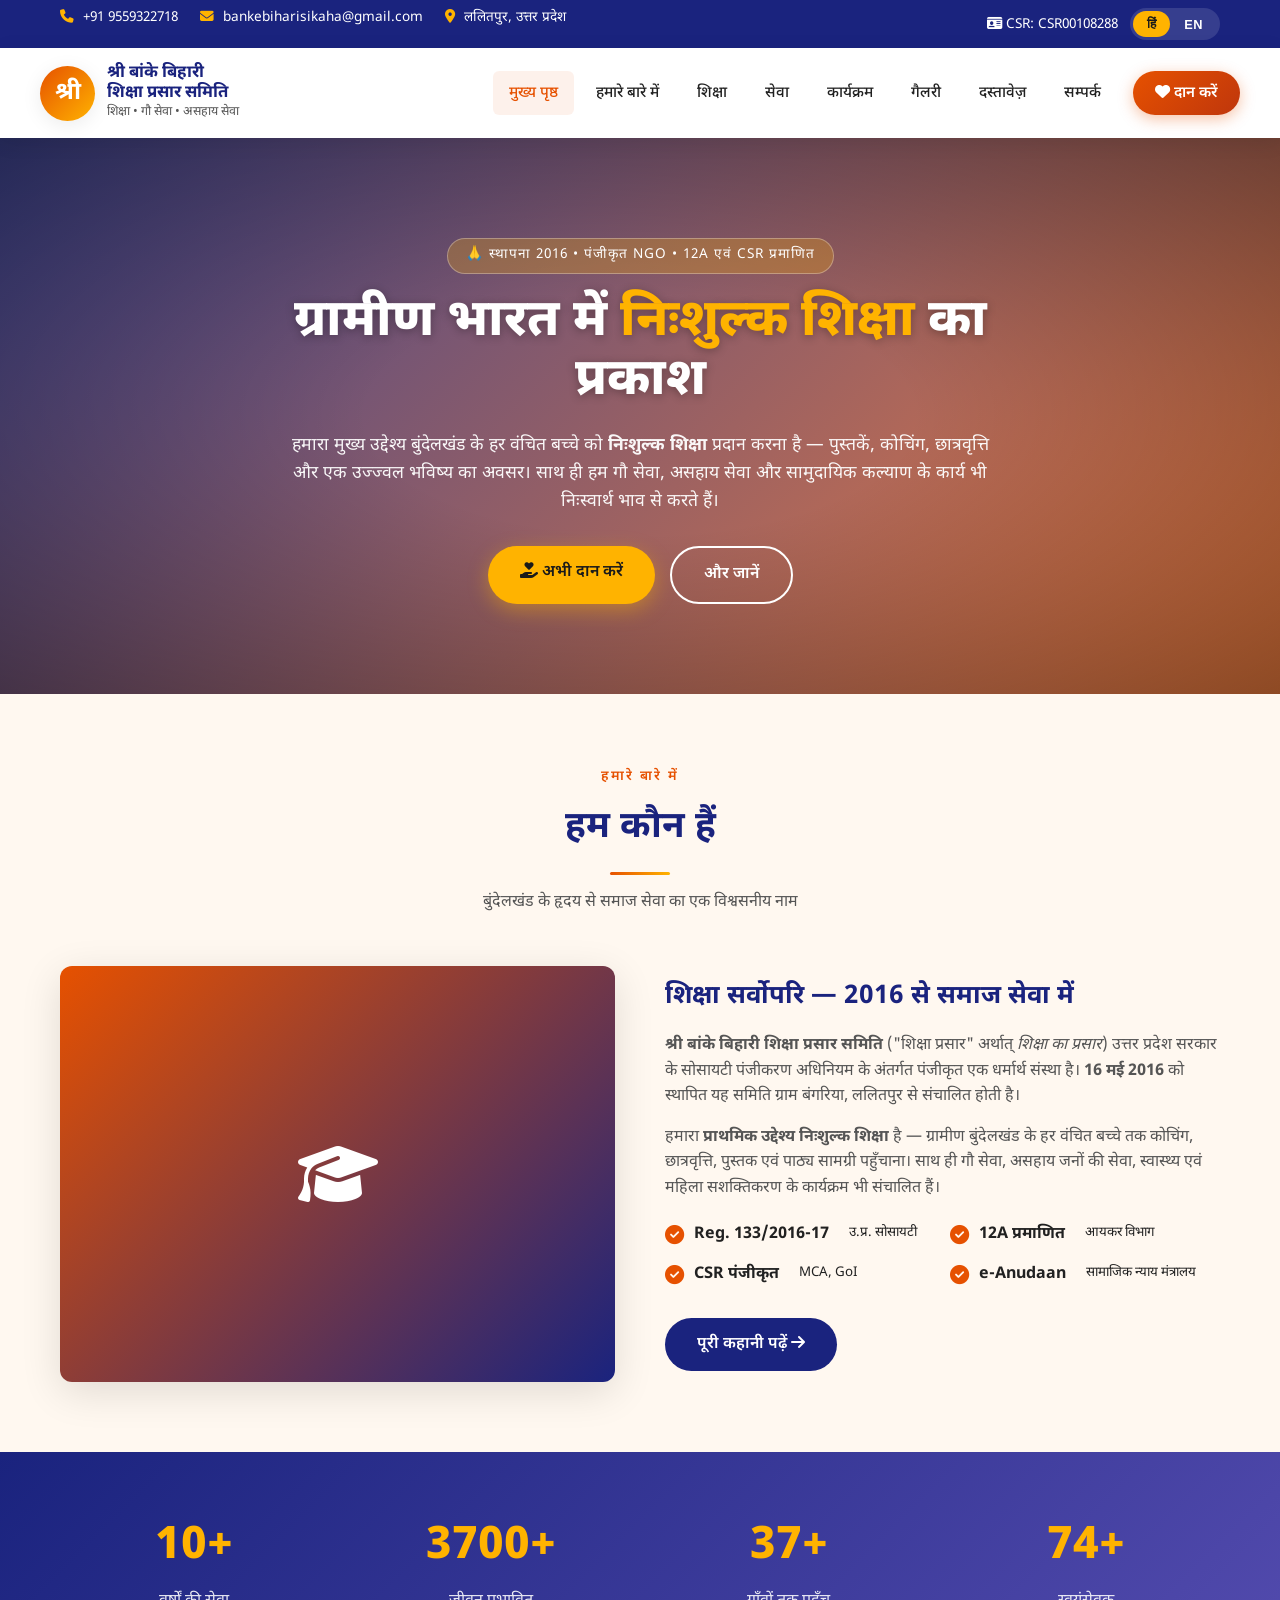
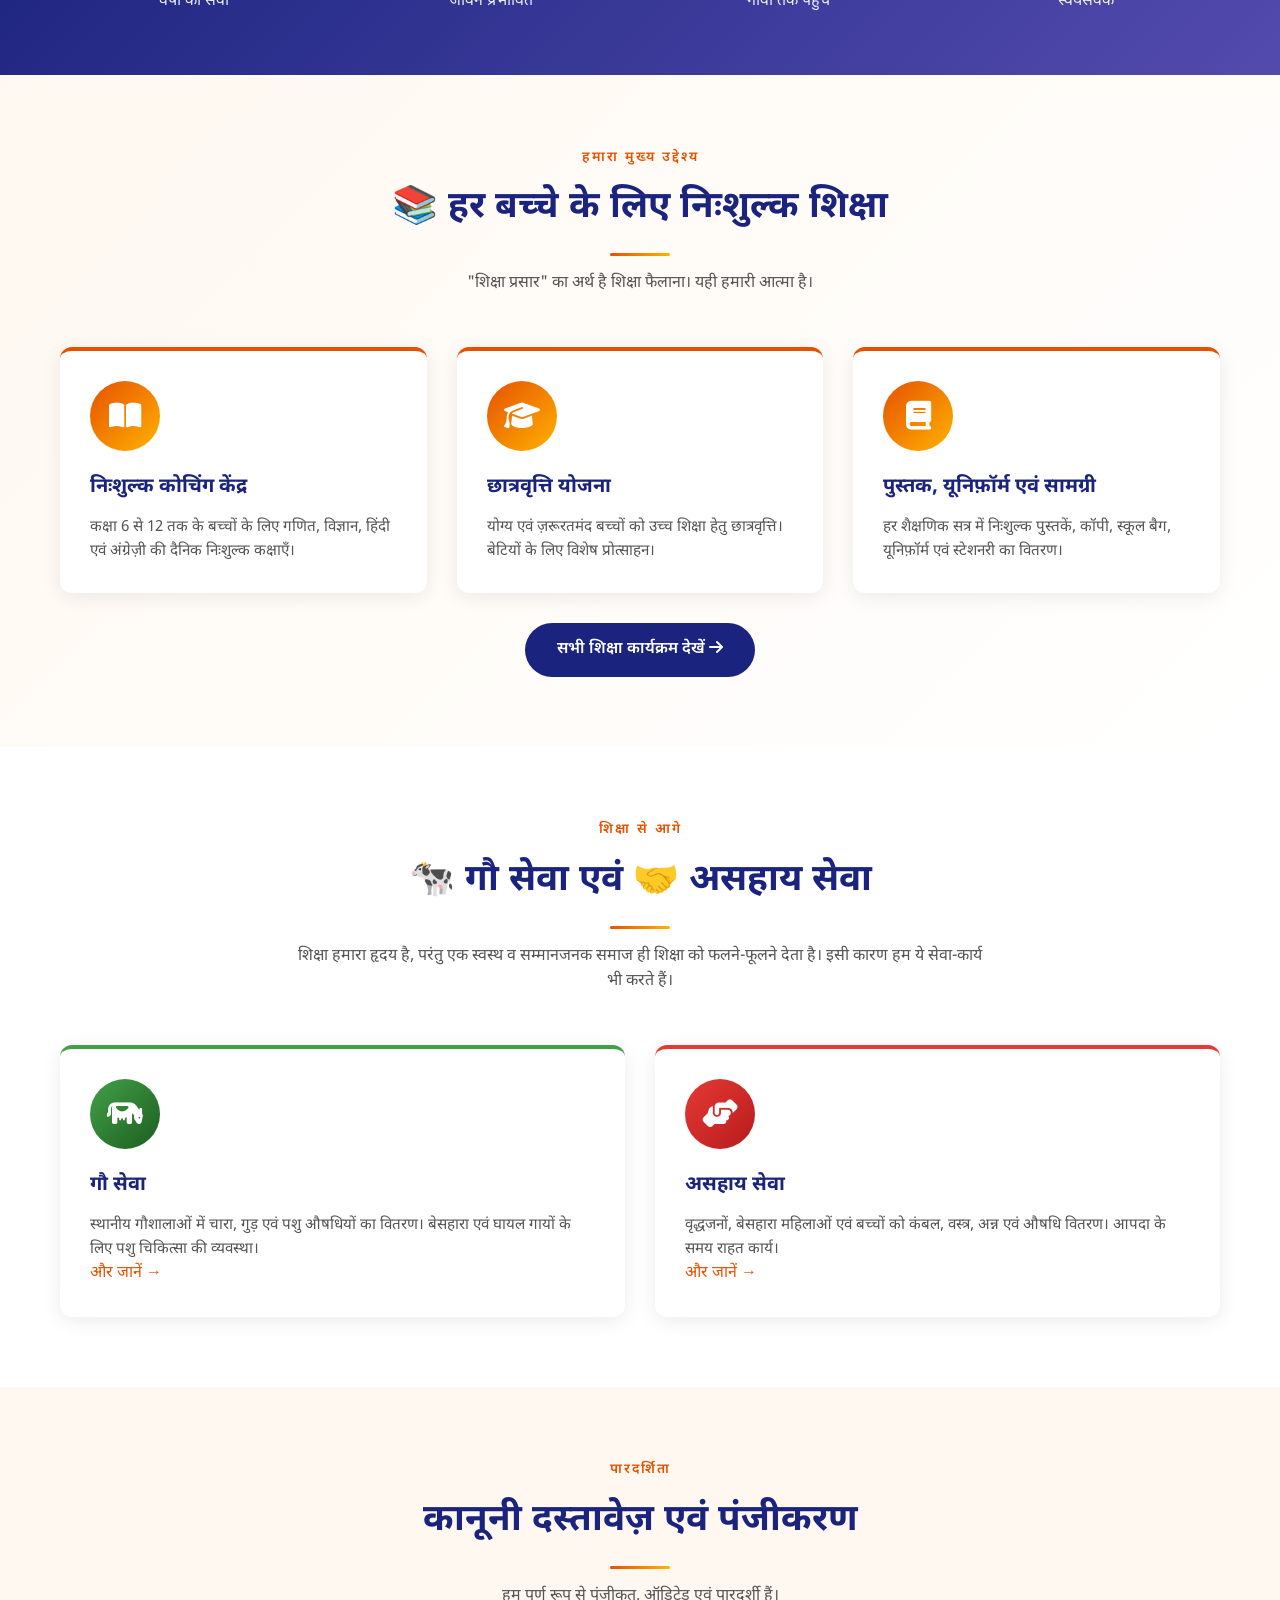
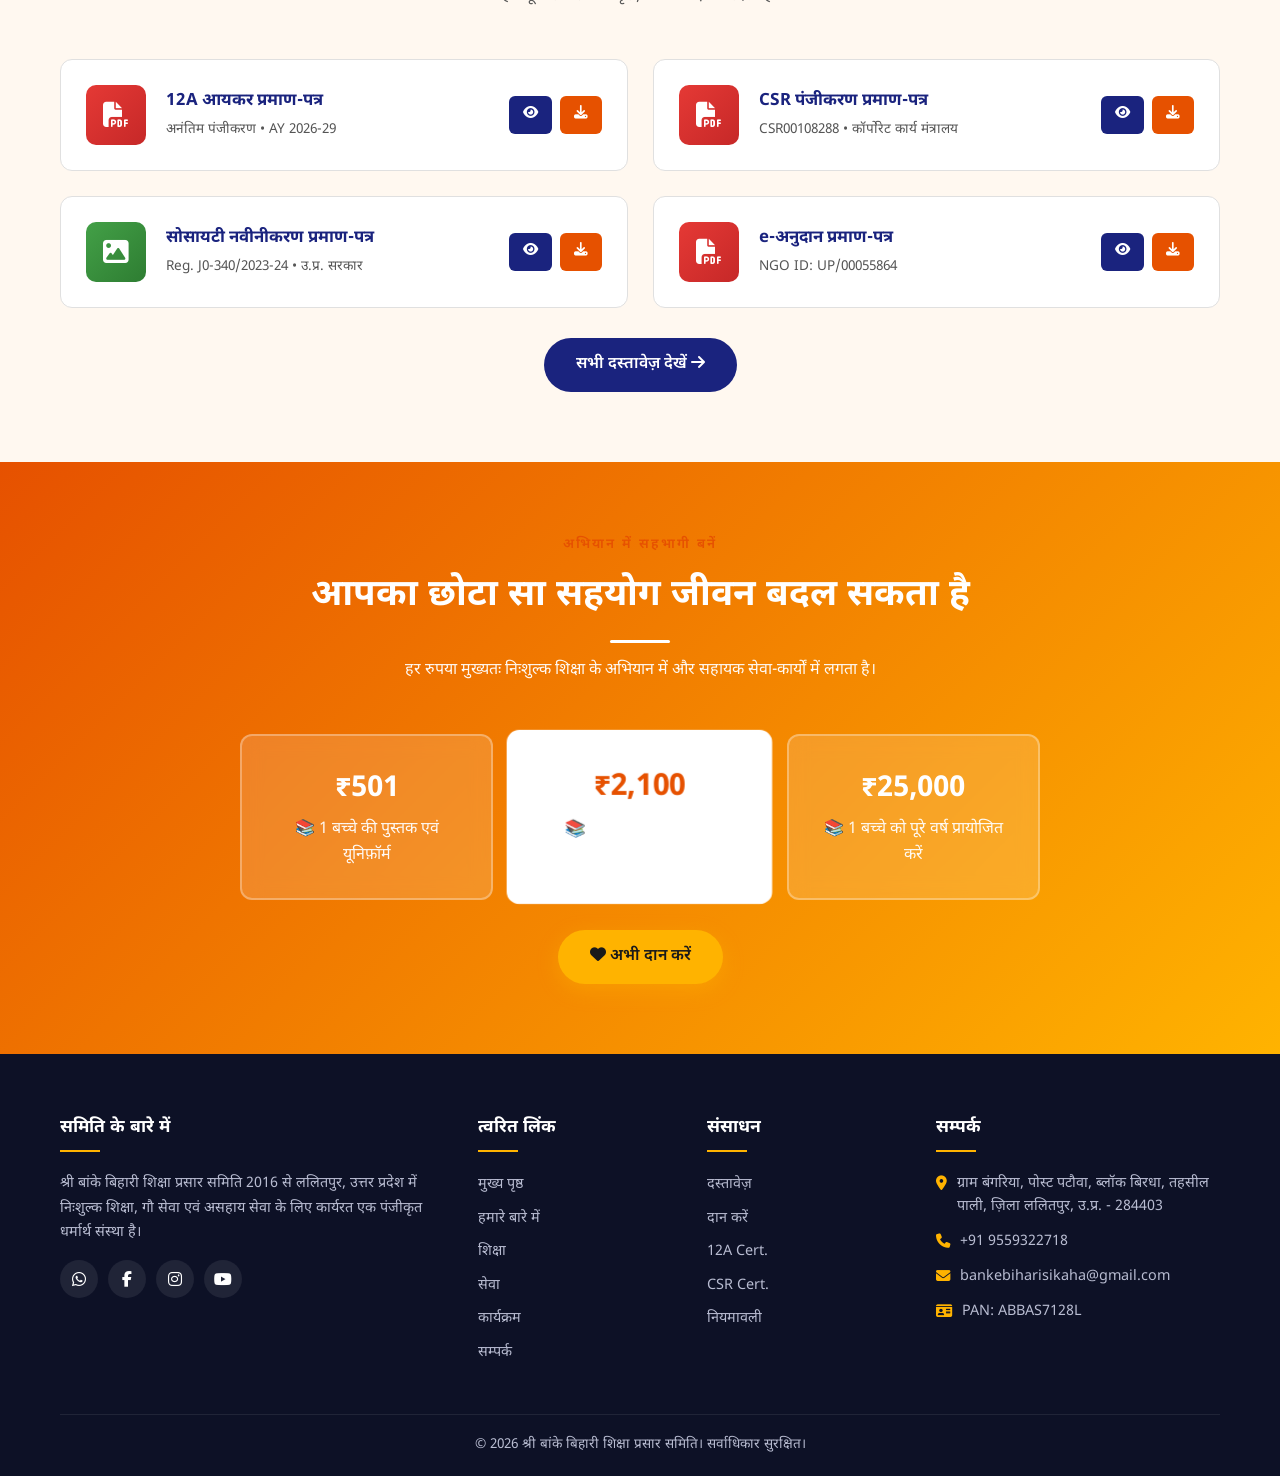
==== index.html @ 60756c7c "Add files via upload v1" ====
<!DOCTYPE html>
<html lang="hi" data-lang="hi">
<head>
<meta charset="UTF-8">
<meta name="viewport" content="width=device-width, initial-scale=1.0">
<title data-title-hi="श्री बांके बिहारी शिक्षा प्रसार समिति | निःशुल्क शिक्षा हर बच्चे के लिए" data-title-en="Shri Banke Bihari Shiksha Prasar Samiti | Free Education for Every Child">श्री बांके बिहारी शिक्षा प्रसार समिति | निःशुल्क शिक्षा हर बच्चे के लिए</title>
<meta name="description" data-description-hi="ललितपुर, उत्तर प्रदेश में स्थित एक पंजीकृत धर्मार्थ संस्था। मुख्य उद्देश्य - ग्रामीण बच्चों को निःशुल्क शिक्षा। साथ ही गौ सेवा, असहाय सेवा और सामुदायिक कल्याण कार्य।" data-description-en="A registered charitable society in Lalitpur, UP. Primary mission — free education for rural children. Also engaged in Gau Seva, Asahay Seva and community welfare." content="ललितपुर, उत्तर प्रदेश में स्थित एक पंजीकृत धर्मार्थ संस्था। मुख्य उद्देश्य - ग्रामीण बच्चों को निःशुल्क शिक्षा।">
<script src="js/i18n.js"></script>
<link rel="preconnect" href="https://fonts.googleapis.com">
<link rel="preconnect" href="https://fonts.gstatic.com" crossorigin>
<link href="https://fonts.googleapis.com/css2?family=Noto+Sans+Devanagari:wght@400;500;600;700;800&family=Poppins:wght@300;400;500;600;700;800&display=swap" rel="stylesheet">
<link rel="stylesheet" href="https://cdnjs.cloudflare.com/ajax/libs/font-awesome/6.4.0/css/all.min.css">
<link rel="stylesheet" href="css/style.css">
</head>
<body>

<!-- TOP BAR -->
<div class="topbar">
  <div class="container">
    <div class="topbar-info">
      <span><i class="fas fa-phone"></i> +91 9559322718</span>
      <span><i class="fas fa-envelope"></i> bankebiharisikaha@gmail.com</span>
      <span class="hi"><i class="fas fa-map-marker-alt"></i> ललितपुर, उत्तर प्रदेश</span>
      <span class="en"><i class="fas fa-map-marker-alt"></i> Lalitpur, Uttar Pradesh</span>
    </div>
    <div>
      <span><i class="fas fa-id-card"></i> CSR: CSR00108288</span>
      <span class="lang-toggle">
        <button data-lang="hi">हिं</button>
        <button data-lang="en">EN</button>
      </span>
    </div>
  </div>
</div>

<!-- HEADER -->
<header class="header">
  <div class="container header-inner">
    <a href="index.html" class="logo">
      <div class="logo-icon">श्री</div>
      <div class="logo-text">
        <h1 class="hi">श्री बांके बिहारी<br>शिक्षा प्रसार समिति</h1>
        <h1 class="en">SHRI BANKE BIHARI<br>SHIKSHA PRASAR SAMITI</h1>
        <p class="hi">शिक्षा • गौ सेवा • असहाय सेवा</p>
        <p class="en">Education • Gau Seva • Asahay Seva</p>
      </div>
    </a>
    <button class="menu-toggle" aria-label="Menu"><i class="fas fa-bars"></i></button>
    <nav class="nav" id="mainNav">
      <a href="index.html" class="active"><span class="hi">मुख्य पृष्ठ</span><span class="en">Home</span></a>
      <a href="about.html"><span class="hi">हमारे बारे में</span><span class="en">About</span></a>
      <a href="activities.html"><span class="hi">शिक्षा</span><span class="en">Education</span></a>
      <a href="seva.html"><span class="hi">सेवा</span><span class="en">Seva</span></a>
      <a href="events.html"><span class="hi">कार्यक्रम</span><span class="en">Events</span></a>
      <a href="gallery.html"><span class="hi">गैलरी</span><span class="en">Gallery</span></a>
      <a href="documents.html"><span class="hi">दस्तावेज़</span><span class="en">Documents</span></a>
      <a href="contact.html"><span class="hi">सम्पर्क</span><span class="en">Contact</span></a>
      <a href="donate.html" class="btn-donate"><i class="fas fa-heart"></i> <span class="hi">दान करें</span><span class="en">Donate</span></a>
    </nav>
  </div>
</header>

<!-- HERO -->
<section class="hero">
  <div class="container hero-content">
    <span class="badge">🙏 <span class="hi">स्थापना 2016 • पंजीकृत NGO • 12A एवं CSR प्रमाणित</span><span class="en">Estd. 2016 • Registered NGO • 12A & CSR Certified</span></span>
    <h1>
      <span class="hi">ग्रामीण भारत में <span class="highlight">निःशुल्क शिक्षा</span> का प्रकाश</span>
      <span class="en">Spreading the Light of <span class="highlight">Free Education</span> in Rural Bharat</span>
    </h1>
    <p class="hi">हमारा मुख्य उद्देश्य बुंदेलखंड के हर वंचित बच्चे को <strong>निःशुल्क शिक्षा</strong> प्रदान करना है — पुस्तकें, कोचिंग, छात्रवृत्ति और एक उज्ज्वल भविष्य का अवसर। साथ ही हम गौ सेवा, असहाय सेवा और सामुदायिक कल्याण के कार्य भी निःस्वार्थ भाव से करते हैं।</p>
    <p class="en">Our primary mission is to provide <strong>free education</strong> to every underprivileged child in the villages of Bundelkhand — giving them books, coaching, scholarships and a fair chance at a brighter tomorrow. We also serve through Gau Seva, Asahay Seva and community welfare in the spirit of selfless seva.</p>
    <div class="hero-cta">
      <a href="donate.html" class="btn btn-primary"><i class="fas fa-hand-holding-heart"></i> <span class="hi">अभी दान करें</span><span class="en">Donate Now</span></a>
      <a href="about.html" class="btn btn-outline"><span class="hi">और जानें</span><span class="en">Know More</span></a>
    </div>
  </div>
</section>

<!-- ABOUT -->
<section id="about">
  <div class="container">
    <div class="section-title">
      <small><span class="hi">हमारे बारे में</span><span class="en">About Us</span></small>
      <h2><span class="hi">हम कौन हैं</span><span class="en">Who We Are</span></h2>
      <p><span class="hi">बुंदेलखंड के हृदय से समाज सेवा का एक विश्वसनीय नाम</span><span class="en">A trusted name in social service from the heart of Bundelkhand</span></p>
    </div>
    <div class="about-grid">
      <div class="about-img"><i class="fas fa-graduation-cap"></i></div>
      <div class="about-text">
        <h3><span class="hi">शिक्षा सर्वोपरि — 2016 से समाज सेवा में</span><span class="en">Free Education First — Serving Since 2016</span></h3>
        <p class="hi"><strong>श्री बांके बिहारी शिक्षा प्रसार समिति</strong> ("शिक्षा प्रसार" अर्थात् <em>शिक्षा का प्रसार</em>) उत्तर प्रदेश सरकार के सोसायटी पंजीकरण अधिनियम के अंतर्गत पंजीकृत एक धर्मार्थ संस्था है। <strong>16 मई 2016</strong> को स्थापित यह समिति ग्राम बंगरिया, ललितपुर से संचालित होती है।</p>
        <p class="en"><strong>Shri Banke Bihari Shiksha Prasar Samiti</strong> ("Shiksha Prasar" literally means <em>spreading education</em>) is a non-profit charitable society registered under the UP Societies Registration Act. Founded on <strong>16th May 2016</strong>, the samiti operates from Gram Bangariya, Lalitpur.</p>
        <p class="hi">हमारा <strong>प्राथमिक उद्देश्य निःशुल्क शिक्षा</strong> है — ग्रामीण बुंदेलखंड के हर वंचित बच्चे तक कोचिंग, छात्रवृत्ति, पुस्तक एवं पाठ्य सामग्री पहुँचाना। साथ ही गौ सेवा, असहाय जनों की सेवा, स्वास्थ्य एवं महिला सशक्तिकरण के कार्यक्रम भी संचालित हैं।</p>
        <p class="en">Our <strong>primary objective is free education</strong> for every underprivileged child of rural Bundelkhand — through coaching, scholarships, books and learning material. Alongside, we run Gau Seva, Asahay Seva, health and women empowerment programs.</p>
        <div class="about-features">
          <div><i class="fas fa-check-circle"></i><div><strong>Reg. 133/2016-17</strong><br><small><span class="hi">उ.प्र. सोसायटी</span><span class="en">UP Society</span></small></div></div>
          <div><i class="fas fa-check-circle"></i><div><strong>12A <span class="hi">प्रमाणित</span><span class="en">Certified</span></strong><br><small><span class="hi">आयकर विभाग</span><span class="en">Income Tax</span></small></div></div>
          <div><i class="fas fa-check-circle"></i><div><strong>CSR <span class="hi">पंजीकृत</span><span class="en">Registered</span></strong><br><small>MCA, GoI</small></div></div>
          <div><i class="fas fa-check-circle"></i><div><strong>e-Anudaan</strong><br><small><span class="hi">सामाजिक न्याय मंत्रालय</span><span class="en">Min. of Social Justice</span></small></div></div>
        </div>
        <a href="about.html" class="btn btn-secondary mt-3"><span class="hi">पूरी कहानी पढ़ें</span><span class="en">Read Full Story</span> <i class="fas fa-arrow-right"></i></a>
      </div>
    </div>
  </div>
</section>

<!-- STATS -->
<section class="stats">
  <div class="container">
    <div class="stats-grid">
      <div class="stat-item"><h3>10+</h3><p><span class="hi">वर्षों की सेवा</span><span class="en">Years of Service</span></p></div>
      <div class="stat-item"><h3>5000+</h3><p><span class="hi">जीवन प्रभावित</span><span class="en">Lives Touched</span></p></div>
      <div class="stat-item"><h3>50+</h3><p><span class="hi">गाँवों तक पहुँच</span><span class="en">Villages Reached</span></p></div>
      <div class="stat-item"><h3>100+</h3><p><span class="hi">स्वयंसेवक</span><span class="en">Volunteers</span></p></div>
    </div>
  </div>
</section>

<!-- PRIMARY: SHIKSHA -->
<section style="background:linear-gradient(135deg,#FFF8F0,#FFFFFF)">
  <div class="container">
    <div class="section-title">
      <small><span class="hi">हमारा मुख्य उद्देश्य</span><span class="en">Our Primary Mission</span></small>
      <h2>📚 <span class="hi">हर बच्चे के लिए निःशुल्क शिक्षा</span><span class="en">Free Education for Every Child</span></h2>
      <p><span class="hi">"शिक्षा प्रसार" का अर्थ है शिक्षा फैलाना। यही हमारी आत्मा है।</span><span class="en">"Shiksha Prasar" means spreading education. This is the heart of who we are.</span></p>
    </div>
    <div class="cards">
      <div class="card">
        <div class="card-icon"><i class="fas fa-book-open"></i></div>
        <div class="card-body">
          <h4><span class="hi">निःशुल्क कोचिंग केंद्र</span><span class="en">Free Coaching Centres</span></h4>
          <p><span class="hi">कक्षा 6 से 12 तक के बच्चों के लिए गणित, विज्ञान, हिंदी एवं अंग्रेज़ी की दैनिक निःशुल्क कक्षाएँ।</span><span class="en">Daily free classes for Class 6–12 students in Maths, Science, Hindi and English — by qualified teachers.</span></p>
        </div>
      </div>
      <div class="card">
        <div class="card-icon"><i class="fas fa-graduation-cap"></i></div>
        <div class="card-body">
          <h4><span class="hi">छात्रवृत्ति योजना</span><span class="en">Scholarship Program</span></h4>
          <p><span class="hi">योग्य एवं ज़रूरतमंद बच्चों को उच्च शिक्षा हेतु छात्रवृत्ति। बेटियों के लिए विशेष प्रोत्साहन।</span><span class="en">Merit-cum-need based scholarships for higher studies, with special incentive scholarships for girls.</span></p>
        </div>
      </div>
      <div class="card">
        <div class="card-icon"><i class="fas fa-book"></i></div>
        <div class="card-body">
          <h4><span class="hi">पुस्तक, यूनिफ़ॉर्म एवं सामग्री</span><span class="en">Books, Uniforms & Stationery</span></h4>
          <p><span class="hi">हर शैक्षणिक सत्र में निःशुल्क पुस्तकें, कॉपी, स्कूल बैग, यूनिफ़ॉर्म एवं स्टेशनरी का वितरण।</span><span class="en">Free textbooks, notebooks, school bags, uniforms and stationery distributed every academic year.</span></p>
        </div>
      </div>
    </div>
    <div class="text-center mt-3">
      <a href="activities.html" class="btn btn-secondary"><span class="hi">सभी शिक्षा कार्यक्रम देखें</span><span class="en">View All Education Programs</span> <i class="fas fa-arrow-right"></i></a>
    </div>
  </div>
</section>

<!-- SEVA TEASER (Gau + Asahay) -->
<section class="bg-alt">
  <div class="container">
    <div class="section-title">
      <small><span class="hi">शिक्षा से आगे</span><span class="en">Beyond Education</span></small>
      <h2><span class="hi">🐄 गौ सेवा एवं 🤝 असहाय सेवा</span><span class="en">🐄 Gau Seva & 🤝 Asahay Seva</span></h2>
      <p><span class="hi">शिक्षा हमारा हृदय है, परंतु एक स्वस्थ व सम्मानजनक समाज ही शिक्षा को फलने-फूलने देता है। इसी कारण हम ये सेवा-कार्य भी करते हैं।</span><span class="en">Education is our heart — but it flourishes only in a healthy and dignified society. That is why we also undertake these seva works.</span></p>
    </div>
    <div class="cards" style="grid-template-columns:1fr 1fr">
      <div class="card" style="border-top:4px solid #43A047">
        <div class="card-icon" style="background:linear-gradient(135deg,#43A047,#1B5E20)"><i class="fas fa-cow"></i></div>
        <div class="card-body">
          <h4><span class="hi">गौ सेवा</span><span class="en">Gau Seva (Cow Service)</span></h4>
          <p><span class="hi">स्थानीय गौशालाओं में चारा, गुड़ एवं पशु औषधियों का वितरण। बेसहारा एवं घायल गायों के लिए पशु चिकित्सा की व्यवस्था।</span><span class="en">Distribution of fodder, jaggery and veterinary medicines at local gaushalas. Treatment arrangements for stray and injured cows.</span></p>
          <a href="seva.html#gau-seva" class="event-link"><span class="hi">और जानें →</span><span class="en">Learn more →</span></a>
        </div>
      </div>
      <div class="card" style="border-top:4px solid #E53935">
        <div class="card-icon" style="background:linear-gradient(135deg,#E53935,#B71C1C)"><i class="fas fa-hands-helping"></i></div>
        <div class="card-body">
          <h4><span class="hi">असहाय सेवा</span><span class="en">Asahay Seva (Helpless Service)</span></h4>
          <p><span class="hi">वृद्धजनों, बेसहारा महिलाओं एवं बच्चों को कंबल, वस्त्र, अन्न एवं औषधि वितरण। आपदा के समय राहत कार्य।</span><span class="en">Distribution of blankets, clothes, food and medicines to the elderly, destitute women and children. Disaster relief work too.</span></p>
          <a href="seva.html#asahay-seva" class="event-link"><span class="hi">और जानें →</span><span class="en">Learn more →</span></a>
        </div>
      </div>
    </div>
  </div>
</section>

<!-- DOCUMENTS PREVIEW -->
<section>
  <div class="container">
    <div class="section-title">
      <small><span class="hi">पारदर्शिता</span><span class="en">Transparency</span></small>
      <h2><span class="hi">कानूनी दस्तावेज़ एवं पंजीकरण</span><span class="en">Legal Documents & Registrations</span></h2>
      <p><span class="hi">हम पूर्ण रूप से पंजीकृत, ऑडिटेड एवं पारदर्शी हैं।</span><span class="en">We are fully registered, audited and transparent.</span></p>
    </div>
    <div class="docs-grid">
      <div class="doc-item">
        <div class="doc-icon"><i class="fas fa-file-pdf"></i></div>
        <div class="doc-info">
          <h4><span class="hi">12A आयकर प्रमाण-पत्र</span><span class="en">12A Income Tax Certificate</span></h4>
          <p><span class="hi">अनंतिम पंजीकरण • AY 2026-29</span><span class="en">Provisional Registration • AY 2026-29</span></p>
        </div>
        <div class="doc-actions">
          <a href="documents/12A-Certificate.pdf" target="_blank" class="view"><i class="fas fa-eye"></i></a>
          <a href="documents/12A-Certificate.pdf" download><i class="fas fa-download"></i></a>
        </div>
      </div>
      <div class="doc-item">
        <div class="doc-icon"><i class="fas fa-file-pdf"></i></div>
        <div class="doc-info">
          <h4><span class="hi">CSR पंजीकरण प्रमाण-पत्र</span><span class="en">CSR Registration Certificate</span></h4>
          <p>CSR00108288 • <span class="hi">कॉर्पोरेट कार्य मंत्रालय</span><span class="en">Ministry of Corporate Affairs</span></p>
        </div>
        <div class="doc-actions">
          <a href="documents/CSR-Certificate.pdf" target="_blank" class="view"><i class="fas fa-eye"></i></a>
          <a href="documents/CSR-Certificate.pdf" download><i class="fas fa-download"></i></a>
        </div>
      </div>
      <div class="doc-item">
        <div class="doc-icon img"><i class="fas fa-image"></i></div>
        <div class="doc-info">
          <h4><span class="hi">सोसायटी नवीनीकरण प्रमाण-पत्र</span><span class="en">Society Renewal Certificate</span></h4>
          <p>Reg. J0-340/2023-24 • <span class="hi">उ.प्र. सरकार</span><span class="en">UP Govt.</span></p>
        </div>
        <div class="doc-actions">
          <a href="documents/Society-Renewal-Certificate.jpeg" target="_blank" class="view"><i class="fas fa-eye"></i></a>
          <a href="documents/Society-Renewal-Certificate.jpeg" download><i class="fas fa-download"></i></a>
        </div>
      </div>
      <div class="doc-item">
        <div class="doc-icon"><i class="fas fa-file-pdf"></i></div>
        <div class="doc-info">
          <h4><span class="hi">e-अनुदान प्रमाण-पत्र</span><span class="en">e-Anudaan Certificate</span></h4>
          <p>NGO ID: UP/00055864</p>
        </div>
        <div class="doc-actions">
          <a href="documents/e-Anudaan-Certificate.pdf" target="_blank" class="view"><i class="fas fa-eye"></i></a>
          <a href="documents/e-Anudaan-Certificate.pdf" download><i class="fas fa-download"></i></a>
        </div>
      </div>
    </div>
    <div class="text-center mt-3">
      <a href="documents.html" class="btn btn-secondary"><span class="hi">सभी दस्तावेज़ देखें</span><span class="en">View All Documents</span> <i class="fas fa-arrow-right"></i></a>
    </div>
  </div>
</section>

<!-- DONATE CTA -->
<section class="donate-section">
  <div class="container">
    <div class="section-title">
      <small><span class="hi">अभियान में सहभागी बनें</span><span class="en">Join the Mission</span></small>
      <h2><span class="hi">आपका छोटा सा सहयोग जीवन बदल सकता है</span><span class="en">Your Small Donation Can Change a Life</span></h2>
      <p><span class="hi">हर रुपया मुख्यतः निःशुल्क शिक्षा के अभियान में और सहायक सेवा-कार्यों में लगता है।</span><span class="en">Every rupee primarily funds our free-education mission and supporting seva works.</span></p>
    </div>
    <div class="donate-options">
      <div class="donate-card"><h3>₹501</h3><p>📚 <span class="hi">1 बच्चे की पुस्तक एवं यूनिफ़ॉर्म</span><span class="en">Books & uniform for 1 child</span></p></div>
      <div class="donate-card active"><h3>₹2,100</h3><p>📚 <span class="hi">1 बच्चे की 1 माह की निःशुल्क शिक्षा</span><span class="en">Free education for 1 child / month</span></p></div>
      <div class="donate-card"><h3>₹25,000</h3><p>📚 <span class="hi">1 बच्चे को पूरे वर्ष प्रायोजित करें</span><span class="en">Sponsor 1 child for the full year</span></p></div>
    </div>
    <div class="text-center mt-3">
      <a href="donate.html" class="btn btn-primary"><i class="fas fa-heart"></i> <span class="hi">अभी दान करें</span><span class="en">Donate Now</span></a>
    </div>
  </div>
</section>

<!-- FOOTER -->
<footer class="footer">
  <div class="container">
    <div class="footer-grid">
      <div class="footer-about">
        <h4><span class="hi">समिति के बारे में</span><span class="en">About Samiti</span></h4>
        <p class="hi">श्री बांके बिहारी शिक्षा प्रसार समिति 2016 से ललितपुर, उत्तर प्रदेश में निःशुल्क शिक्षा, गौ सेवा एवं असहाय सेवा के लिए कार्यरत एक पंजीकृत धर्मार्थ संस्था है।</p>
        <p class="en">Shri Banke Bihari Shiksha Prasar Samiti is a registered charitable society working since 2016 in Lalitpur, UP, for free education, gau seva and asahay seva.</p>
        <div class="social-links">
          <a href="https://wa.me/919559322718" aria-label="WhatsApp"><i class="fab fa-whatsapp"></i></a>
          <a href="#" aria-label="Facebook"><i class="fab fa-facebook-f"></i></a>
          <a href="#" aria-label="Instagram"><i class="fab fa-instagram"></i></a>
          <a href="#" aria-label="YouTube"><i class="fab fa-youtube"></i></a>
        </div>
      </div>
      <div>
        <h4><span class="hi">त्वरित लिंक</span><span class="en">Quick Links</span></h4>
        <ul>
          <li><a href="index.html"><span class="hi">मुख्य पृष्ठ</span><span class="en">Home</span></a></li>
          <li><a href="about.html"><span class="hi">हमारे बारे में</span><span class="en">About Us</span></a></li>
          <li><a href="activities.html"><span class="hi">शिक्षा</span><span class="en">Education</span></a></li>
          <li><a href="seva.html"><span class="hi">सेवा</span><span class="en">Seva</span></a></li>
          <li><a href="events.html"><span class="hi">कार्यक्रम</span><span class="en">Events</span></a></li>
          <li><a href="contact.html"><span class="hi">सम्पर्क</span><span class="en">Contact</span></a></li>
        </ul>
      </div>
      <div>
        <h4><span class="hi">संसाधन</span><span class="en">Resources</span></h4>
        <ul>
          <li><a href="documents.html"><span class="hi">दस्तावेज़</span><span class="en">Documents</span></a></li>
          <li><a href="donate.html"><span class="hi">दान करें</span><span class="en">Donate</span></a></li>
          <li><a href="documents/12A-Certificate.pdf" target="_blank">12A Cert.</a></li>
          <li><a href="documents/CSR-Certificate.pdf" target="_blank">CSR Cert.</a></li>
          <li><a href="documents/Society-Registration-Bylaws.pdf" target="_blank"><span class="hi">नियमावली</span><span class="en">Bylaws</span></a></li>
        </ul>
      </div>
      <div class="footer-contact">
        <h4><span class="hi">सम्पर्क</span><span class="en">Reach Us</span></h4>
        <p><i class="fas fa-map-marker-alt"></i> <span class="hi">ग्राम बंगरिया, पोस्ट पटौवा, ब्लॉक बिरधा, तहसील पाली, ज़िला ललितपुर, उ.प्र. - 284403</span><span class="en">Gram Bangariya, Post Patauwa, Block Birdha, Tehsil Pali, Dist. Lalitpur, UP - 284403</span></p>
        <p><i class="fas fa-phone"></i> +91 9559322718</p>
        <p><i class="fas fa-envelope"></i> bankebiharisikaha@gmail.com</p>
        <p><i class="fas fa-id-card"></i> PAN: ABBAS7128L</p>
      </div>
    </div>
    <div class="footer-bottom">
      &copy; 2026 <span class="hi">श्री बांके बिहारी शिक्षा प्रसार समिति। सर्वाधिकार सुरक्षित।</span><span class="en">Shri Banke Bihari Shiksha Prasar Samiti. All rights reserved.</span>
    </div>
  </div>
</footer>

<script src="js/main.js"></script>
</body>
</html>
---- css/style.css ----
/* ============================================
   SHRI BANKE BIHARI SHIKSHA PRASAR SAMITI
   Stylesheet
   ============================================ */

:root {
  --primary: #E65100;        /* Saffron */
  --primary-dark: #BF360C;
  --primary-light: #FF8A50;
  --secondary: #1A237E;      /* Deep indigo */
  --secondary-light: #534BAE;
  --accent: #FFB300;         /* Gold */
  --bg: #FFF8F0;
  --bg-alt: #FFFFFF;
  --text: #212121;
  --text-light: #555;
  --border: #E0E0E0;
  --shadow: 0 4px 20px rgba(0,0,0,0.08);
  --shadow-lg: 0 10px 40px rgba(0,0,0,0.12);
  --radius: 12px;
  --transition: all 0.3s ease;
}

* {
  margin: 0;
  padding: 0;
  box-sizing: border-box;
}

html { scroll-behavior: smooth; }

body {
  font-family: 'Poppins', 'Segoe UI', Tahoma, sans-serif;
  background: var(--bg);
  color: var(--text);
  line-height: 1.6;
  overflow-x: hidden;
}

a { color: var(--primary); text-decoration: none; transition: var(--transition); }
a:hover { color: var(--primary-dark); }
img { max-width: 100%; display: block; }

.container {
  width: 100%;
  max-width: 1200px;
  margin: 0 auto;
  padding: 0 20px;
}

/* ============================================
   TOP BAR
   ============================================ */
.topbar {
  background: var(--secondary);
  color: #fff;
  font-size: 0.85rem;
  padding: 8px 0;
}
.topbar .container {
  display: flex;
  justify-content: space-between;
  flex-wrap: wrap;
  gap: 10px;
}
.topbar a { color: #fff; }
.topbar a:hover { color: var(--accent); }
.topbar-info span { margin-right: 18px; }
.topbar-info i { margin-right: 5px; color: var(--accent); }

/* ============================================
   HEADER / NAV
   ============================================ */
.header {
  background: var(--bg-alt);
  box-shadow: var(--shadow);
  position: sticky;
  top: 0;
  z-index: 1000;
}
.header-inner {
  display: flex;
  justify-content: space-between;
  align-items: center;
  padding: 15px 0;
}
.logo {
  display: flex;
  align-items: center;
  gap: 12px;
}
.logo-icon {
  width: 55px;
  height: 55px;
  background: linear-gradient(135deg, var(--primary), var(--accent));
  border-radius: 50%;
  display: flex;
  align-items: center;
  justify-content: center;
  color: #fff;
  font-size: 24px;
  font-weight: bold;
  box-shadow: var(--shadow);
}
.logo-text h1 {
  font-size: 1.05rem;
  color: var(--secondary);
  line-height: 1.2;
  font-weight: 700;
}
.logo-text p {
  font-size: 0.78rem;
  color: var(--text-light);
  margin: 0;
}

.nav { display: flex; align-items: center; gap: 6px; }
.nav a {
  padding: 10px 16px;
  color: var(--text);
  font-weight: 500;
  font-size: 0.95rem;
  border-radius: 6px;
  position: relative;
}
.nav a:hover, .nav a.active {
  color: var(--primary);
  background: rgba(230, 81, 0, 0.08);
}
.nav .btn-donate {
  margin-left: 10px;
  background: linear-gradient(135deg, var(--primary), var(--primary-dark));
  color: #fff !important;
  padding: 10px 22px;
  border-radius: 30px;
  font-weight: 600;
  box-shadow: 0 4px 15px rgba(230, 81, 0, 0.35);
}
.nav .btn-donate:hover {
  background: var(--primary-dark);
  transform: translateY(-2px);
}

.menu-toggle {
  display: none;
  font-size: 1.6rem;
  background: none;
  border: none;
  color: var(--secondary);
  cursor: pointer;
}

/* ============================================
   HERO
   ============================================ */
.hero {
  background:
    linear-gradient(135deg, rgba(26,35,126,0.85), rgba(230,81,0,0.75)),
    url('https://images.unsplash.com/photo-1497486751825-1233686d5d80?auto=format&fit=crop&w=1600&q=80') center/cover;
  color: #fff;
  padding: 100px 0 90px;
  position: relative;
  text-align: center;
}
.hero::before {
  content: '';
  position: absolute; inset: 0;
  background: radial-gradient(ellipse at center, transparent 30%, rgba(0,0,0,0.4) 100%);
}
.hero-content {
  position: relative;
  z-index: 2;
  max-width: 850px;
  margin: 0 auto;
}
.hero .badge {
  display: inline-block;
  background: rgba(255,179,0,0.25);
  border: 1px solid rgba(255,255,255,0.3);
  padding: 6px 18px;
  border-radius: 20px;
  font-size: 0.85rem;
  margin-bottom: 20px;
  letter-spacing: 1px;
}
.hero h1 {
  font-size: clamp(1.8rem, 5vw, 3.2rem);
  font-weight: 800;
  line-height: 1.15;
  margin-bottom: 20px;
  text-shadow: 0 2px 10px rgba(0,0,0,0.3);
}
.hero h1 .highlight { color: var(--accent); }
.hero p {
  font-size: 1.1rem;
  margin-bottom: 30px;
  opacity: 0.95;
  max-width: 700px;
  margin-left: auto;
  margin-right: auto;
}
.hero-cta { display: flex; gap: 15px; justify-content: center; flex-wrap: wrap; }

.btn {
  display: inline-block;
  padding: 14px 32px;
  border-radius: 30px;
  font-weight: 600;
  font-size: 1rem;
  border: none;
  cursor: pointer;
  transition: var(--transition);
  text-align: center;
}
.btn-primary {
  background: var(--accent);
  color: #1a1a1a;
  box-shadow: 0 6px 20px rgba(255,179,0,0.4);
}
.btn-primary:hover { background: #ffa000; transform: translateY(-3px); color: #1a1a1a; }
.btn-outline {
  background: transparent;
  color: #fff;
  border: 2px solid #fff;
}
.btn-outline:hover { background: #fff; color: var(--primary); }
.btn-secondary {
  background: var(--secondary);
  color: #fff;
}
.btn-secondary:hover { background: var(--secondary-light); color: #fff; transform: translateY(-3px); }

/* ============================================
   PAGE HERO (smaller, for inner pages)
   ============================================ */
.page-hero {
  background:
    linear-gradient(135deg, rgba(26,35,126,0.9), rgba(230,81,0,0.85)),
    url('https://images.unsplash.com/photo-1497486751825-1233686d5d80?auto=format&fit=crop&w=1600&q=70') center/cover;
  color: #fff;
  padding: 70px 0 60px;
  text-align: center;
}
.page-hero h1 { font-size: clamp(1.8rem, 4vw, 2.5rem); margin-bottom: 10px; }
.breadcrumb { font-size: 0.9rem; opacity: 0.9; }
.breadcrumb a { color: var(--accent); }

/* ============================================
   SECTIONS
   ============================================ */
section { padding: 70px 0; }
.section-title {
  text-align: center;
  margin-bottom: 50px;
}
.section-title small {
  display: inline-block;
  color: var(--primary);
  font-weight: 600;
  letter-spacing: 2px;
  text-transform: uppercase;
  font-size: 0.85rem;
  margin-bottom: 10px;
}
.section-title h2 {
  font-size: clamp(1.6rem, 3.5vw, 2.3rem);
  color: var(--secondary);
  margin-bottom: 15px;
  font-weight: 700;
}
.section-title h2::after {
  content: '';
  display: block;
  width: 60px;
  height: 3px;
  background: linear-gradient(90deg, var(--primary), var(--accent));
  margin: 15px auto 0;
  border-radius: 3px;
}
.section-title p { color: var(--text-light); max-width: 700px; margin: 0 auto; }

/* ============================================
   ABOUT GRID
   ============================================ */
.about-grid {
  display: grid;
  grid-template-columns: 1fr 1fr;
  gap: 50px;
  align-items: center;
}
.about-img {
  border-radius: var(--radius);
  overflow: hidden;
  box-shadow: var(--shadow-lg);
  position: relative;
  aspect-ratio: 4/3;
  background: linear-gradient(135deg, var(--primary), var(--secondary));
  display: flex;
  align-items: center;
  justify-content: center;
  color: #fff;
  font-size: 4rem;
}
.about-text h3 { color: var(--secondary); font-size: 1.6rem; margin-bottom: 15px; }
.about-text p { margin-bottom: 15px; color: var(--text-light); }
.about-features {
  display: grid;
  grid-template-columns: 1fr 1fr;
  gap: 15px;
  margin-top: 20px;
}
.about-features div {
  display: flex;
  align-items: flex-start;
  gap: 10px;
}
.about-features i { color: var(--primary); font-size: 1.2rem; margin-top: 4px; }

/* ============================================
   STATS
   ============================================ */
.stats {
  background: linear-gradient(135deg, var(--secondary), var(--secondary-light));
  color: #fff;
  padding: 60px 0;
}
.stats-grid {
  display: grid;
  grid-template-columns: repeat(4, 1fr);
  gap: 30px;
  text-align: center;
}
.stat-item h3 {
  font-size: 2.8rem;
  font-weight: 800;
  color: var(--accent);
  margin-bottom: 5px;
}
.stat-item p { font-size: 1rem; opacity: 0.9; }

/* ============================================
   CARDS / PROGRAMS
   ============================================ */
.cards {
  display: grid;
  grid-template-columns: repeat(3, 1fr);
  gap: 30px;
}
.card {
  background: var(--bg-alt);
  border-radius: var(--radius);
  overflow: hidden;
  box-shadow: var(--shadow);
  transition: var(--transition);
  border-top: 4px solid var(--primary);
}
.card:hover { transform: translateY(-8px); box-shadow: var(--shadow-lg); }
.card-icon {
  width: 70px;
  height: 70px;
  background: linear-gradient(135deg, var(--primary), var(--accent));
  border-radius: 50%;
  display: flex;
  align-items: center;
  justify-content: center;
  color: #fff;
  font-size: 1.8rem;
  margin: 30px 30px 0;
}
.card-body { padding: 20px 30px 30px; }
.card-body h4 { font-size: 1.25rem; color: var(--secondary); margin-bottom: 12px; }
.card-body p { color: var(--text-light); font-size: 0.95rem; }

/* ============================================
   DOCUMENTS
   ============================================ */
.docs-grid {
  display: grid;
  grid-template-columns: repeat(2, 1fr);
  gap: 25px;
}
.doc-item {
  background: var(--bg-alt);
  border: 1px solid var(--border);
  border-radius: var(--radius);
  padding: 25px;
  display: flex;
  align-items: center;
  gap: 20px;
  transition: var(--transition);
}
.doc-item:hover {
  border-color: var(--primary);
  box-shadow: var(--shadow);
  transform: translateY(-3px);
}
.doc-icon {
  width: 60px;
  height: 60px;
  background: linear-gradient(135deg, #E53935, #C62828);
  border-radius: 10px;
  display: flex;
  align-items: center;
  justify-content: center;
  color: #fff;
  font-size: 1.6rem;
  flex-shrink: 0;
}
.doc-icon.img { background: linear-gradient(135deg, #43A047, #2E7D32); }
.doc-info { flex: 1; }
.doc-info h4 { font-size: 1.05rem; color: var(--secondary); margin-bottom: 5px; }
.doc-info p { font-size: 0.85rem; color: var(--text-light); }
.doc-actions { display: flex; gap: 8px; flex-shrink: 0; }
.doc-actions a {
  padding: 8px 14px;
  border-radius: 6px;
  font-size: 0.85rem;
  font-weight: 500;
  background: var(--primary);
  color: #fff;
  white-space: nowrap;
}
.doc-actions a:hover { background: var(--primary-dark); color: #fff; }
.doc-actions a.view { background: var(--secondary); }
.doc-actions a.view:hover { background: var(--secondary-light); }

/* ============================================
   GALLERY
   ============================================ */
.gallery-grid {
  display: grid;
  grid-template-columns: repeat(3, 1fr);
  gap: 15px;
}
.gallery-item {
  border-radius: var(--radius);
  overflow: hidden;
  aspect-ratio: 4/3;
  background: linear-gradient(135deg, var(--primary), var(--secondary));
  display: flex;
  align-items: center;
  justify-content: center;
  color: #fff;
  font-size: 3rem;
  cursor: pointer;
  transition: var(--transition);
  position: relative;
}
.gallery-item:hover { transform: scale(1.03); box-shadow: var(--shadow-lg); }
.gallery-item img { width: 100%; height: 100%; object-fit: cover; }
.gallery-item .caption {
  position: absolute;
  bottom: 0; left: 0; right: 0;
  background: linear-gradient(transparent, rgba(0,0,0,0.7));
  color: #fff;
  padding: 30px 15px 15px;
  font-size: 0.9rem;
}

/* ============================================
   DONATE
   ============================================ */
.donate-section {
  background: linear-gradient(135deg, var(--primary), var(--accent));
  color: #fff;
  text-align: center;
}
.donate-section h2 { color: #fff; }
.donate-section h2::after { background: #fff; }
.donate-section p { color: rgba(255,255,255,0.95); }
.donate-options {
  display: grid;
  grid-template-columns: repeat(3, 1fr);
  gap: 20px;
  margin-top: 40px;
  max-width: 800px;
  margin-left: auto;
  margin-right: auto;
}
.donate-card {
  background: rgba(255,255,255,0.15);
  backdrop-filter: blur(10px);
  border: 2px solid rgba(255,255,255,0.3);
  padding: 30px;
  border-radius: var(--radius);
  cursor: pointer;
  transition: var(--transition);
}
.donate-card:hover, .donate-card.active {
  background: #fff;
  color: var(--primary);
  transform: scale(1.05);
}
.donate-card h3 { font-size: 1.8rem; margin-bottom: 5px; }
.bank-details {
  background: rgba(0,0,0,0.2);
  padding: 25px;
  border-radius: var(--radius);
  max-width: 600px;
  margin: 40px auto 0;
  text-align: left;
}
.bank-details h4 { color: var(--accent); margin-bottom: 15px; text-align: center; }
.bank-details table { width: 100%; }
.bank-details td { padding: 6px 0; }
.bank-details td:first-child { font-weight: 600; opacity: 0.9; }

/* ============================================
   CONTACT
   ============================================ */
.contact-grid {
  display: grid;
  grid-template-columns: 1fr 1fr;
  gap: 40px;
}
.contact-info {
  background: var(--bg-alt);
  padding: 40px;
  border-radius: var(--radius);
  box-shadow: var(--shadow);
}
.contact-info h3 { color: var(--secondary); margin-bottom: 20px; }
.contact-item {
  display: flex;
  align-items: flex-start;
  gap: 15px;
  margin-bottom: 20px;
}
.contact-item .icon {
  width: 45px;
  height: 45px;
  background: linear-gradient(135deg, var(--primary), var(--accent));
  border-radius: 50%;
  display: flex;
  align-items: center;
  justify-content: center;
  color: #fff;
  flex-shrink: 0;
}
.contact-item h4 { font-size: 0.95rem; color: var(--secondary); margin-bottom: 3px; }
.contact-item p { color: var(--text-light); font-size: 0.95rem; }

.contact-form {
  background: var(--bg-alt);
  padding: 40px;
  border-radius: var(--radius);
  box-shadow: var(--shadow);
}
.form-group { margin-bottom: 18px; }
.form-group label { display: block; margin-bottom: 6px; font-weight: 500; font-size: 0.9rem; color: var(--secondary); }
.form-group input,
.form-group textarea {
  width: 100%;
  padding: 12px 15px;
  border: 1px solid var(--border);
  border-radius: 8px;
  font-family: inherit;
  font-size: 0.95rem;
  transition: var(--transition);
}
.form-group input:focus,
.form-group textarea:focus {
  outline: none;
  border-color: var(--primary);
  box-shadow: 0 0 0 3px rgba(230,81,0,0.1);
}
.form-group textarea { resize: vertical; min-height: 120px; }

.map-wrap {
  margin-top: 50px;
  border-radius: var(--radius);
  overflow: hidden;
  box-shadow: var(--shadow);
}
.map-wrap iframe { width: 100%; height: 350px; border: 0; display: block; }

/* ============================================
   FOOTER
   ============================================ */
.footer {
  background: #0d1126;
  color: #b8bcd1;
  padding: 60px 0 0;
}
.footer-grid {
  display: grid;
  grid-template-columns: 2fr 1fr 1fr 1.5fr;
  gap: 40px;
  padding-bottom: 40px;
}
.footer h4 { color: #fff; margin-bottom: 20px; font-size: 1.1rem; position: relative; padding-bottom: 10px; }
.footer h4::after {
  content: '';
  position: absolute;
  bottom: 0; left: 0;
  width: 40px; height: 2px;
  background: var(--accent);
}
.footer-about p { font-size: 0.9rem; line-height: 1.7; margin-bottom: 15px; }
.footer ul { list-style: none; }
.footer ul li { margin-bottom: 8px; }
.footer ul a { color: #b8bcd1; font-size: 0.9rem; }
.footer ul a:hover { color: var(--accent); padding-left: 5px; }
.footer-contact p { font-size: 0.9rem; margin-bottom: 12px; display: flex; gap: 10px; align-items: flex-start; }
.footer-contact i { color: var(--accent); margin-top: 4px; }
.social-links { display: flex; gap: 10px; margin-top: 15px; }
.social-links a {
  width: 38px;
  height: 38px;
  background: rgba(255,255,255,0.08);
  border-radius: 50%;
  display: flex;
  align-items: center;
  justify-content: center;
  color: #fff;
}
.social-links a:hover { background: var(--primary); transform: translateY(-3px); }
.footer-bottom {
  border-top: 1px solid rgba(255,255,255,0.08);
  padding: 20px 0;
  text-align: center;
  font-size: 0.85rem;
}
.footer-bottom a { color: var(--accent); }

/* ============================================
   RESPONSIVE
   ============================================ */
@media (max-width: 992px) {
  .about-grid, .contact-grid { grid-template-columns: 1fr; }
  .cards, .gallery-grid { grid-template-columns: repeat(2, 1fr); }
  .footer-grid { grid-template-columns: 1fr 1fr; }
  .stats-grid { grid-template-columns: repeat(2, 1fr); }
}
@media (max-width: 768px) {
  .menu-toggle { display: block; }
  .nav {
    position: fixed;
    top: 0; right: -100%;
    width: 280px; height: 100vh;
    background: #fff;
    flex-direction: column;
    padding: 80px 20px 20px;
    box-shadow: -5px 0 20px rgba(0,0,0,0.1);
    transition: right 0.3s ease;
    align-items: stretch;
  }
  .nav.open { right: 0; }
  .nav a { padding: 12px 16px; }
  .topbar-info span { display: block; margin: 4px 0; }
  .topbar { display: none; }
  .cards, .docs-grid, .gallery-grid, .donate-options { grid-template-columns: 1fr; }
  .footer-grid { grid-template-columns: 1fr; }
  .stats-grid { grid-template-columns: 1fr 1fr; gap: 20px; }
  .stat-item h3 { font-size: 2rem; }
  .doc-item { flex-wrap: wrap; }
  .hero { padding: 60px 0 50px; }
  section { padding: 50px 0; }
  .logo-text h1 { font-size: 0.9rem; }
  .logo-text p { font-size: 0.7rem; }
}

/* ============================================
   UTILITIES
   ============================================ */
.bg-alt { background: var(--bg-alt); }
.text-center { text-align: center; }
.mt-3 { margin-top: 30px; }

/* ============================================
   BILINGUAL (Hindi default, English toggle)
   ============================================ */
html[data-lang="hi"] body { font-family: 'Noto Sans Devanagari', 'Poppins', 'Segoe UI', sans-serif; }
html[data-lang="hi"] .en { display: none !important; }
html[data-lang="en"] .hi { display: none !important; }

.lang-toggle {
  display: inline-flex;
  background: rgba(255,255,255,0.12);
  border-radius: 30px;
  padding: 3px;
  margin-left: 8px;
}
.lang-toggle button {
  padding: 5px 14px;
  background: transparent;
  border: 0;
  color: inherit;
  cursor: pointer;
  border-radius: 20px;
  font-weight: 600;
  font-size: 0.8rem;
  letter-spacing: 0.5px;
  transition: var(--transition);
}
.lang-toggle button.active {
  background: var(--accent);
  color: #1a1a1a;
}
.nav .lang-toggle {
  background: rgba(0,0,0,0.06);
  margin-left: 12px;
}
.nav .lang-toggle button { color: var(--text); }
.nav .lang-toggle button.active { background: var(--primary); color: #fff; }

/* ============================================
   EVENTS  (JSON-driven)
   ============================================ */
.events-grid {
  display: grid;
  grid-template-columns: repeat(3, 1fr);
  gap: 30px;
}
.event-card {
  background: var(--bg-alt);
  border-radius: var(--radius);
  overflow: hidden;
  box-shadow: var(--shadow);
  transition: var(--transition);
  display: flex;
  flex-direction: column;
}
.event-card:hover { transform: translateY(-6px); box-shadow: var(--shadow-lg); }
.event-cover {
  width: 100%;
  height: 200px;
  background: linear-gradient(135deg, var(--primary), var(--secondary));
  background-size: cover;
  background-position: center;
  position: relative;
  display: flex;
  align-items: flex-end;
}
.event-tag {
  position: absolute;
  top: 12px;
  left: 12px;
  background: var(--accent);
  color: #1a1a1a;
  padding: 4px 12px;
  border-radius: 20px;
  font-size: 0.75rem;
  font-weight: 600;
  text-transform: uppercase;
  letter-spacing: 0.5px;
}
.event-date {
  background: rgba(0,0,0,0.6);
  color: #fff;
  padding: 8px 14px;
  border-radius: 0 8px 0 0;
  font-size: 0.85rem;
}
.event-body { padding: 20px 25px 25px; flex: 1; display: flex; flex-direction: column; }
.event-body h4 { color: var(--secondary); font-size: 1.15rem; margin-bottom: 10px; line-height: 1.3; }
.event-body .event-meta { color: var(--text-light); font-size: 0.85rem; margin-bottom: 12px; }
.event-body .event-meta i { color: var(--primary); margin-right: 4px; }
.event-body p { color: var(--text-light); font-size: 0.93rem; flex: 1; }
.event-body .event-link { margin-top: 15px; color: var(--primary); font-weight: 600; font-size: 0.9rem; }
.event-body .event-link:hover { color: var(--primary-dark); }

.event-empty {
  text-align: center;
  padding: 60px 20px;
  color: var(--text-light);
  background: var(--bg-alt);
  border-radius: var(--radius);
  border: 2px dashed var(--border);
}
.event-empty i { font-size: 3rem; color: var(--primary); opacity: 0.5; margin-bottom: 15px; }

/* Event detail modal */
.event-modal {
  display: none;
  position: fixed;
  inset: 0;
  background: rgba(0,0,0,0.85);
  z-index: 9999;
  align-items: center;
  justify-content: center;
  padding: 20px;
  overflow-y: auto;
}
.event-modal.open { display: flex; }
.event-modal-inner {
  background: #fff;
  border-radius: var(--radius);
  max-width: 900px;
  width: 100%;
  max-height: 90vh;
  overflow-y: auto;
  position: relative;
}
.event-modal-close {
  position: absolute;
  top: 15px; right: 15px;
  width: 40px; height: 40px;
  border-radius: 50%;
  background: rgba(0,0,0,0.6);
  color: #fff;
  border: 0;
  font-size: 1.2rem;
  cursor: pointer;
  z-index: 2;
}
.event-modal-cover { width: 100%; height: 320px; object-fit: cover; }
.event-modal-body { padding: 30px 35px 35px; }
.event-modal-body h2 { color: var(--secondary); margin-bottom: 10px; }
.event-modal-meta { color: var(--text-light); font-size: 0.9rem; margin-bottom: 20px; }
.event-modal-meta span { margin-right: 18px; }
.event-modal-meta i { color: var(--primary); margin-right: 5px; }
.event-modal-photos {
  display: grid;
  grid-template-columns: repeat(3, 1fr);
  gap: 10px;
  margin-top: 25px;
}
.event-modal-photos img {
  width: 100%;
  height: 130px;
  object-fit: cover;
  border-radius: 8px;
  cursor: pointer;
  transition: var(--transition);
}
.event-modal-photos img:hover { transform: scale(1.03); }
.event-modal-video {
  width: 100%;
  aspect-ratio: 16/9;
  margin-top: 25px;
  border-radius: var(--radius);
  border: 0;
}

/* ============================================
   SEVA PAGE
   ============================================ */
.seva-section {
  display: grid;
  grid-template-columns: 1fr 1fr;
  gap: 50px;
  align-items: center;
  margin-bottom: 70px;
}
.seva-section.reverse { direction: rtl; }
.seva-section.reverse > * { direction: ltr; }
.seva-img {
  border-radius: var(--radius);
  overflow: hidden;
  aspect-ratio: 4/3;
  background: linear-gradient(135deg, var(--primary), var(--secondary));
  display: flex;
  align-items: center;
  justify-content: center;
  color: #fff;
  font-size: 5rem;
  box-shadow: var(--shadow-lg);
}
.seva-img.gau { background: linear-gradient(135deg, #43A047, #1B5E20); }
.seva-img.asahay { background: linear-gradient(135deg, #E53935, #B71C1C); }
.seva-text h3 {
  font-size: 1.8rem;
  color: var(--secondary);
  margin-bottom: 8px;
}
.seva-text .seva-subtitle {
  color: var(--primary);
  font-weight: 600;
  margin-bottom: 18px;
}
.seva-text p { color: var(--text-light); margin-bottom: 12px; }
.seva-text ul { padding-left: 20px; margin: 15px 0; }
.seva-text ul li { margin-bottom: 8px; color: var(--text-light); }

@media (max-width: 768px) {
  .events-grid { grid-template-columns: 1fr; }
  .seva-section, .seva-section.reverse { grid-template-columns: 1fr; direction: ltr; }
  .event-modal-photos { grid-template-columns: repeat(2, 1fr); }
}
@media (max-width: 992px) and (min-width: 769px) {
  .events-grid { grid-template-columns: repeat(2, 1fr); }
}
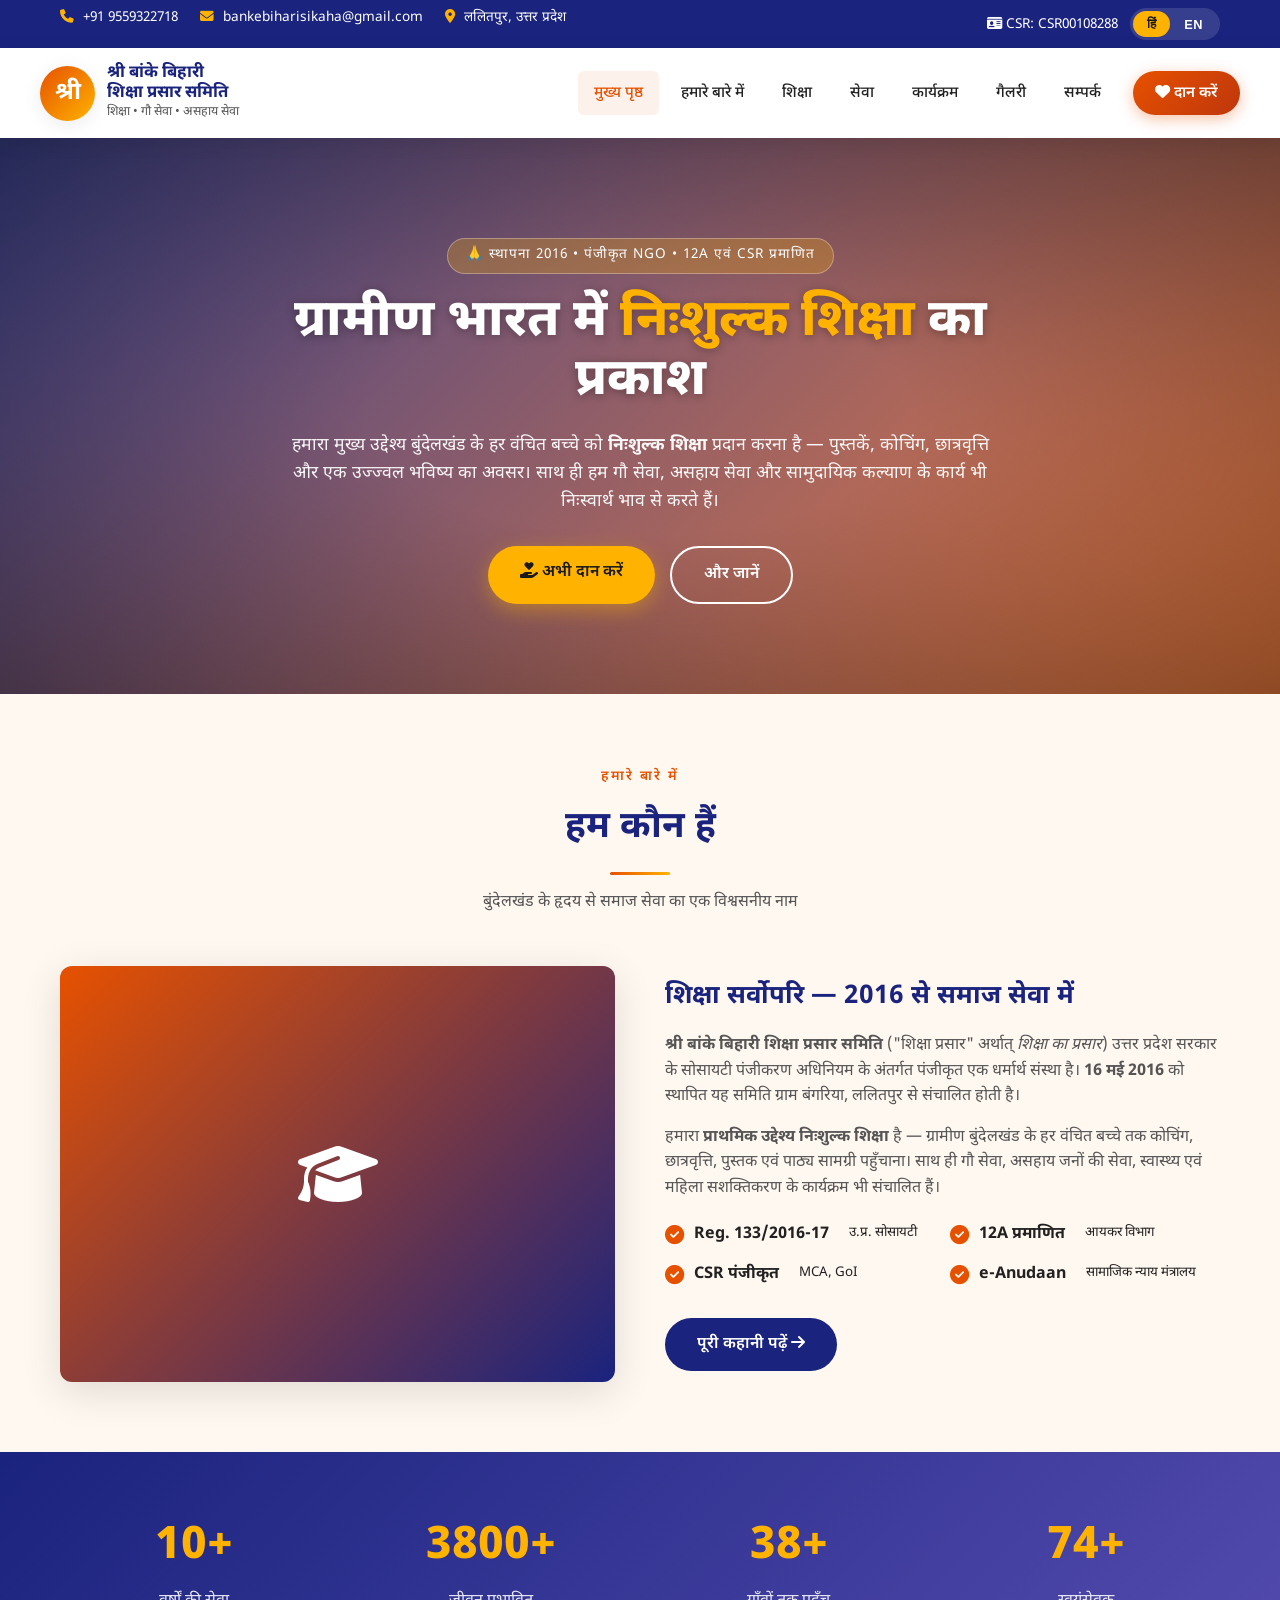
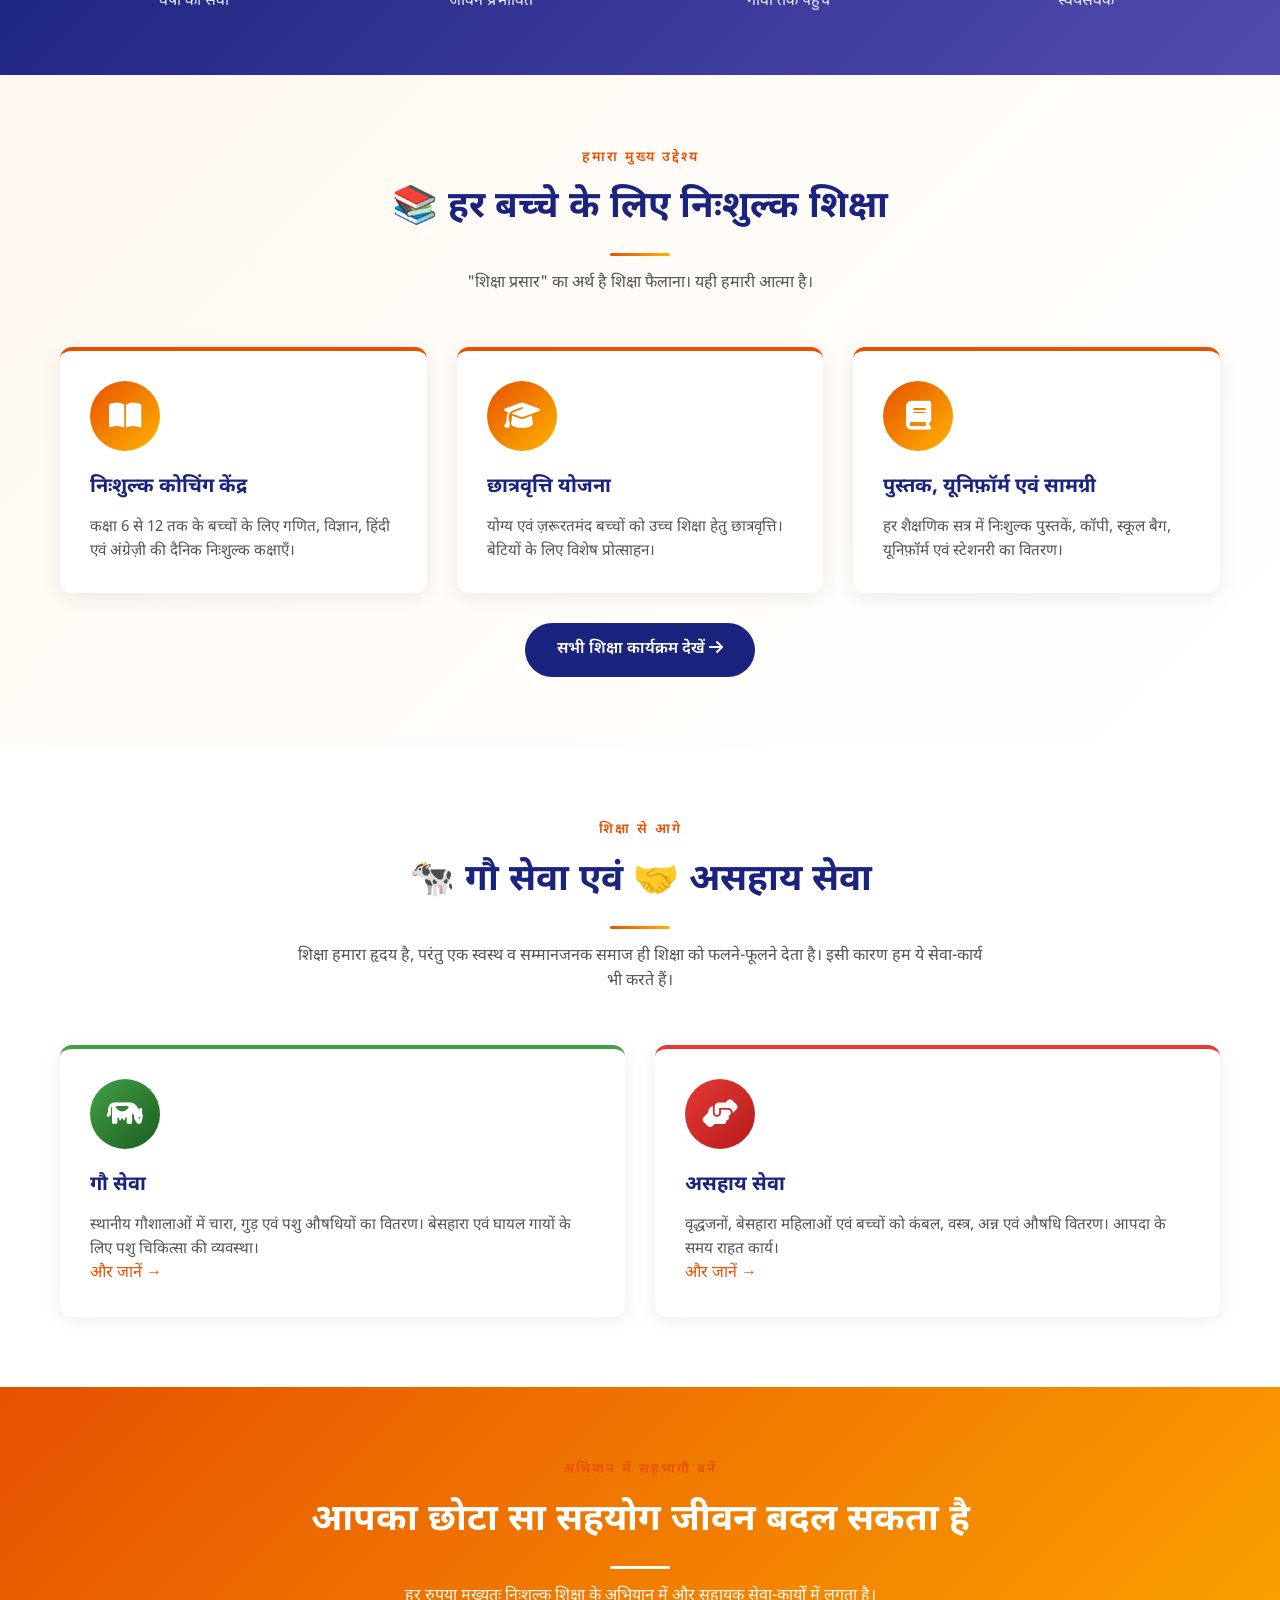
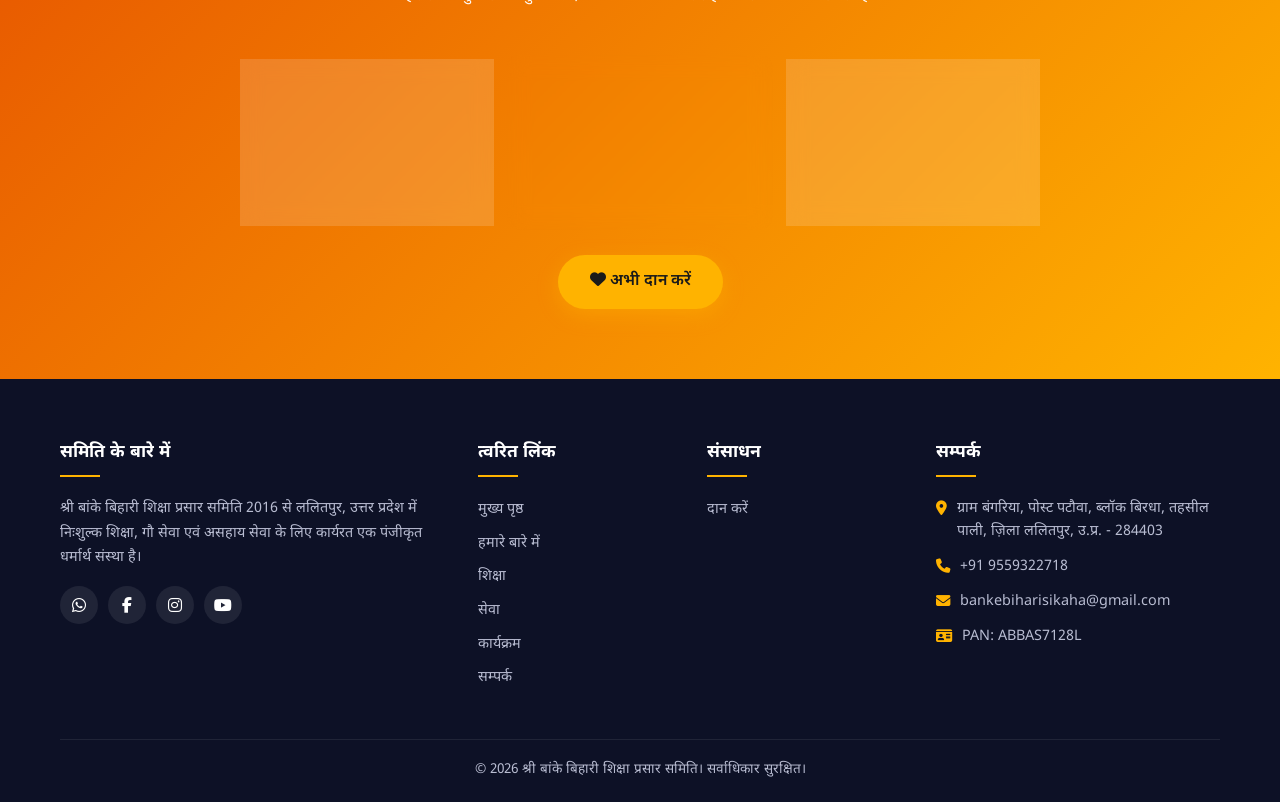
==== commit 9ec9352b: "Update website code and image assets" ====
--- a/index.html
+++ b/index.html
@@ -53,7 +53,6 @@
       <a href="seva.html"><span class="hi">सेवा</span><span class="en">Seva</span></a>
       <a href="events.html"><span class="hi">कार्यक्रम</span><span class="en">Events</span></a>
       <a href="gallery.html"><span class="hi">गैलरी</span><span class="en">Gallery</span></a>
-      <a href="documents.html"><span class="hi">दस्तावेज़</span><span class="en">Documents</span></a>
       <a href="contact.html"><span class="hi">सम्पर्क</span><span class="en">Contact</span></a>
       <a href="donate.html" class="btn-donate"><i class="fas fa-heart"></i> <span class="hi">दान करें</span><span class="en">Donate</span></a>
     </nav>
@@ -183,65 +182,6 @@
   </div>
 </section>
 
-<!-- DOCUMENTS PREVIEW -->
-<section>
-  <div class="container">
-    <div class="section-title">
-      <small><span class="hi">पारदर्शिता</span><span class="en">Transparency</span></small>
-      <h2><span class="hi">कानूनी दस्तावेज़ एवं पंजीकरण</span><span class="en">Legal Documents & Registrations</span></h2>
-      <p><span class="hi">हम पूर्ण रूप से पंजीकृत, ऑडिटेड एवं पारदर्शी हैं।</span><span class="en">We are fully registered, audited and transparent.</span></p>
-    </div>
-    <div class="docs-grid">
-      <div class="doc-item">
-        <div class="doc-icon"><i class="fas fa-file-pdf"></i></div>
-        <div class="doc-info">
-          <h4><span class="hi">12A आयकर प्रमाण-पत्र</span><span class="en">12A Income Tax Certificate</span></h4>
-          <p><span class="hi">अनंतिम पंजीकरण • AY 2026-29</span><span class="en">Provisional Registration • AY 2026-29</span></p>
-        </div>
-        <div class="doc-actions">
-          <a href="documents/12A-Certificate.pdf" target="_blank" class="view"><i class="fas fa-eye"></i></a>
-          <a href="documents/12A-Certificate.pdf" download><i class="fas fa-download"></i></a>
-        </div>
-      </div>
-      <div class="doc-item">
-        <div class="doc-icon"><i class="fas fa-file-pdf"></i></div>
-        <div class="doc-info">
-          <h4><span class="hi">CSR पंजीकरण प्रमाण-पत्र</span><span class="en">CSR Registration Certificate</span></h4>
-          <p>CSR00108288 • <span class="hi">कॉर्पोरेट कार्य मंत्रालय</span><span class="en">Ministry of Corporate Affairs</span></p>
-        </div>
-        <div class="doc-actions">
-          <a href="documents/CSR-Certificate.pdf" target="_blank" class="view"><i class="fas fa-eye"></i></a>
-          <a href="documents/CSR-Certificate.pdf" download><i class="fas fa-download"></i></a>
-        </div>
-      </div>
-      <div class="doc-item">
-        <div class="doc-icon img"><i class="fas fa-image"></i></div>
-        <div class="doc-info">
-          <h4><span class="hi">सोसायटी नवीनीकरण प्रमाण-पत्र</span><span class="en">Society Renewal Certificate</span></h4>
-          <p>Reg. J0-340/2023-24 • <span class="hi">उ.प्र. सरकार</span><span class="en">UP Govt.</span></p>
-        </div>
-        <div class="doc-actions">
-          <a href="documents/Society-Renewal-Certificate.jpeg" target="_blank" class="view"><i class="fas fa-eye"></i></a>
-          <a href="documents/Society-Renewal-Certificate.jpeg" download><i class="fas fa-download"></i></a>
-        </div>
-      </div>
-      <div class="doc-item">
-        <div class="doc-icon"><i class="fas fa-file-pdf"></i></div>
-        <div class="doc-info">
-          <h4><span class="hi">e-अनुदान प्रमाण-पत्र</span><span class="en">e-Anudaan Certificate</span></h4>
-          <p>NGO ID: UP/00055864</p>
-        </div>
-        <div class="doc-actions">
-          <a href="documents/e-Anudaan-Certificate.pdf" target="_blank" class="view"><i class="fas fa-eye"></i></a>
-          <a href="documents/e-Anudaan-Certificate.pdf" download><i class="fas fa-download"></i></a>
-        </div>
-      </div>
-    </div>
-    <div class="text-center mt-3">
-      <a href="documents.html" class="btn btn-secondary"><span class="hi">सभी दस्तावेज़ देखें</span><span class="en">View All Documents</span> <i class="fas fa-arrow-right"></i></a>
-    </div>
-  </div>
-</section>
 
 <!-- DONATE CTA -->
 <section class="donate-section">
@@ -254,7 +194,7 @@
     <div class="donate-options">
       <div class="donate-card"><h3>₹501</h3><p>📚 <span class="hi">1 बच्चे की पुस्तक एवं यूनिफ़ॉर्म</span><span class="en">Books & uniform for 1 child</span></p></div>
       <div class="donate-card active"><h3>₹2,100</h3><p>📚 <span class="hi">1 बच्चे की 1 माह की निःशुल्क शिक्षा</span><span class="en">Free education for 1 child / month</span></p></div>
-      <div class="donate-card"><h3>₹25,000</h3><p>📚 <span class="hi">1 बच्चे को पूरे वर्ष प्रायोजित करें</span><span class="en">Sponsor 1 child for the full year</span></p></div>
+      <div class="donate-card"><h3>₹11,000</h3><p>🤝 <span class="hi">असहाय कंबल वितरण शिविर</span><span class="en">Asahay blanket distribution camp</span></p></div>
     </div>
     <div class="text-center mt-3">
       <a href="donate.html" class="btn btn-primary"><i class="fas fa-heart"></i> <span class="hi">अभी दान करें</span><span class="en">Donate Now</span></a>
@@ -291,11 +231,7 @@
       <div>
         <h4><span class="hi">संसाधन</span><span class="en">Resources</span></h4>
         <ul>
-          <li><a href="documents.html"><span class="hi">दस्तावेज़</span><span class="en">Documents</span></a></li>
           <li><a href="donate.html"><span class="hi">दान करें</span><span class="en">Donate</span></a></li>
-          <li><a href="documents/12A-Certificate.pdf" target="_blank">12A Cert.</a></li>
-          <li><a href="documents/CSR-Certificate.pdf" target="_blank">CSR Cert.</a></li>
-          <li><a href="documents/Society-Registration-Bylaws.pdf" target="_blank"><span class="hi">नियमावली</span><span class="en">Bylaws</span></a></li>
         </ul>
       </div>
       <div class="footer-contact">
